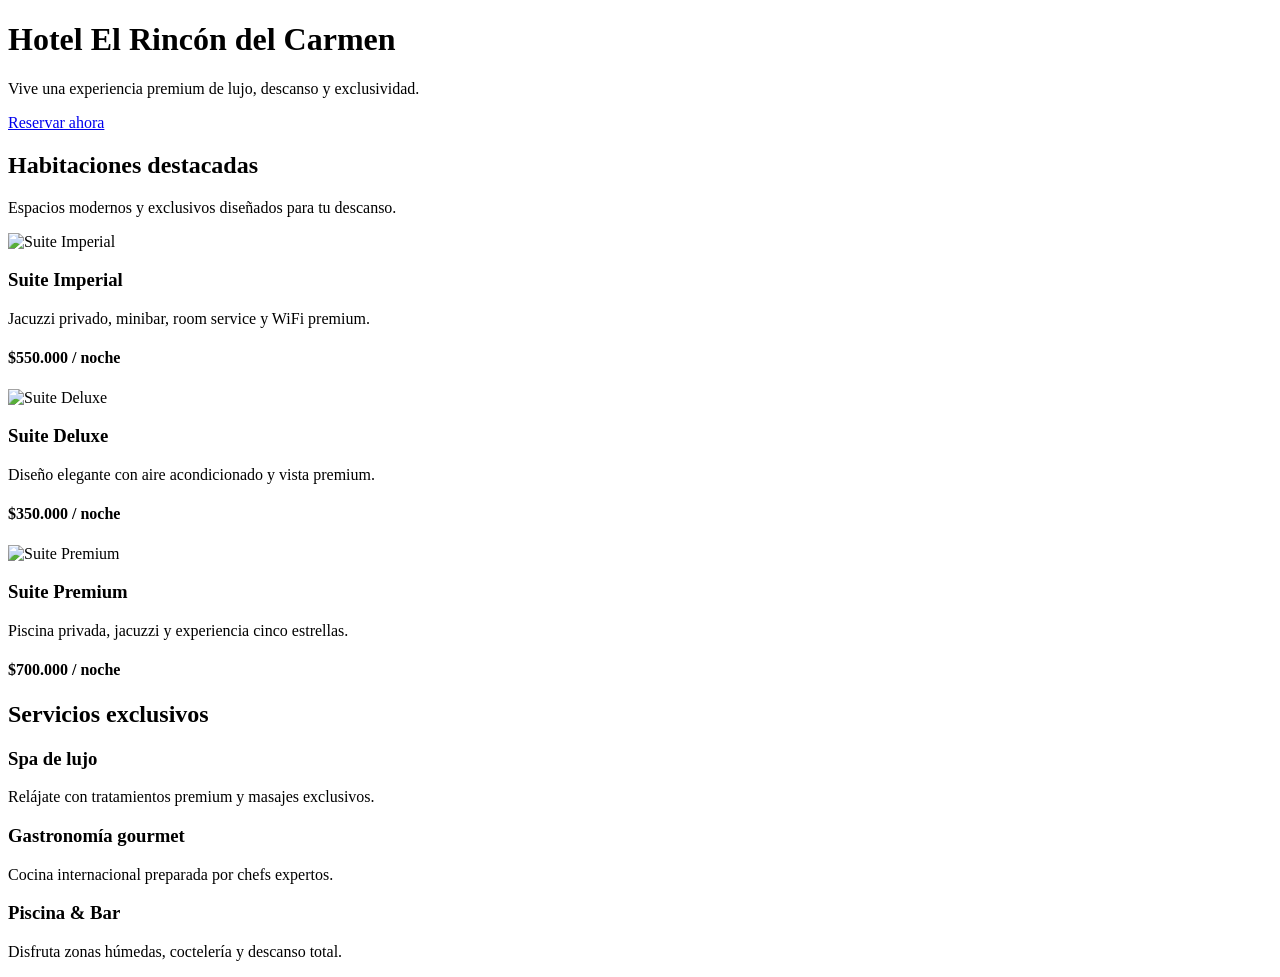
==== index.html @ 53b2f537 "Merge branch 'main' of https://github.com/jessibleal34/proyectoHotelDelCarmen" ====
<!DOCTYPE html>

<html lang="es">

<head>

  <meta charset="UTF-8">

  <meta
    name="viewport"
    content="width=device-width, initial-scale=1.0"
  >

  <title>
    Hotel El Rincón del Carmen
  </title>

  <link
    rel="stylesheet"
    href="assets/css/global.css"
  >

</head>

<body>

  <!-- NAVBAR -->
  <app-navbar></app-navbar>

  <!-- HERO -->
  <header class="hero">

    <div class="overlay">

      <h1>
        Hotel El Rincón del Carmen
      </h1>

      <p>
        Vive una experiencia premium
        de lujo, descanso y exclusividad.
      </p>

      <a
        href="reservas.html"
        class="btn"
      >
        Reservar ahora
      </a>

    </div>

  </header>

  <!-- HABITACIONES -->
  <section class="section">

    <div class="section-title">

      <h2>
        Habitaciones destacadas
      </h2>

      <p>
        Espacios modernos y exclusivos
        diseñados para tu descanso.
      </p>

    </div>

    <div class="grid">

      <!-- ROOM 1 -->
      <div class="card">

        <div class="room-image">

          <img
  src="https://images.unsplash.com/photo-1566665797739-1674de7a421a?q=80&w=1974&auto=format&fit=crop"
  alt="Suite Imperial"
> 

        </div>

        <div class="card-content">

          <h3>
            Suite Imperial
          </h3>

          <p>
            Jacuzzi privado, minibar,
            room service y WiFi premium.
          </p>

          <h4>
            $550.000 / noche
          </h4>

        </div>

      </div>

      <!-- ROOM 2 -->
      <div class="card">

        <div class="room-image">

          <img
            src="https://images.unsplash.com/photo-1582719478250-c89cae4dc85b?q=80&w=2070&auto=format&fit=crop"
            alt="Suite Deluxe"
            >

        </div>

        <div class="card-content">

          <h3>
            Suite Deluxe
          </h3>

          <p>
            Diseño elegante con aire
            acondicionado y vista premium.
          </p>

          <h4>
            $350.000 / noche
          </h4>

        </div>

      </div>

      <!-- ROOM 3 -->
      <div class="card">

        <div class="room-image">

          <img
        src="https://images.unsplash.com/photo-1590490360182-c33d57733427?q=80&w=1974&auto=format&fit=crop"
        alt="Suite Premium"
        >

        </div>

        <div class="card-content">

          <h3>
            Suite Premium
          </h3>

          <p>
            Piscina privada, jacuzzi
            y experiencia cinco estrellas.
          </p>

          <h4>
            $700.000 / noche
          </h4>

        </div>

      </div>

    </div>

  </section>

  <!-- SERVICIOS -->
  <section class="section services">

    <div class="section-title">

      <h2>
        Servicios exclusivos
      </h2>

    </div>

    <div class="grid">

      <div class="card service-card">

        <div class="card-content">

          <h3>
            Spa de lujo
          </h3>

          <p>
            Relájate con tratamientos
            premium y masajes exclusivos.
          </p>

        </div>

      </div>

      <div class="card service-card">

        <div class="card-content">

          <h3>
            Gastronomía gourmet
          </h3>

          <p>
            Cocina internacional
            preparada por chefs expertos.
          </p>

        </div>

      </div>

      <div class="card service-card">

        <div class="card-content">

          <h3>
            Piscina & Bar
          </h3>

          <p>
            Disfruta zonas húmedas,
            coctelería y descanso total.
          </p>

        </div>

      </div>

    </div>

  </section>

  <!-- FOOTER -->
  <app-footer></app-footer>

  <!-- COMPONENTS -->
  <script
    type="module"
    src="assets/components/navbar.js"
  ></script>

  <script
    type="module"
    src="assets/components/footer.js"
  ></script>

</body>
</html>
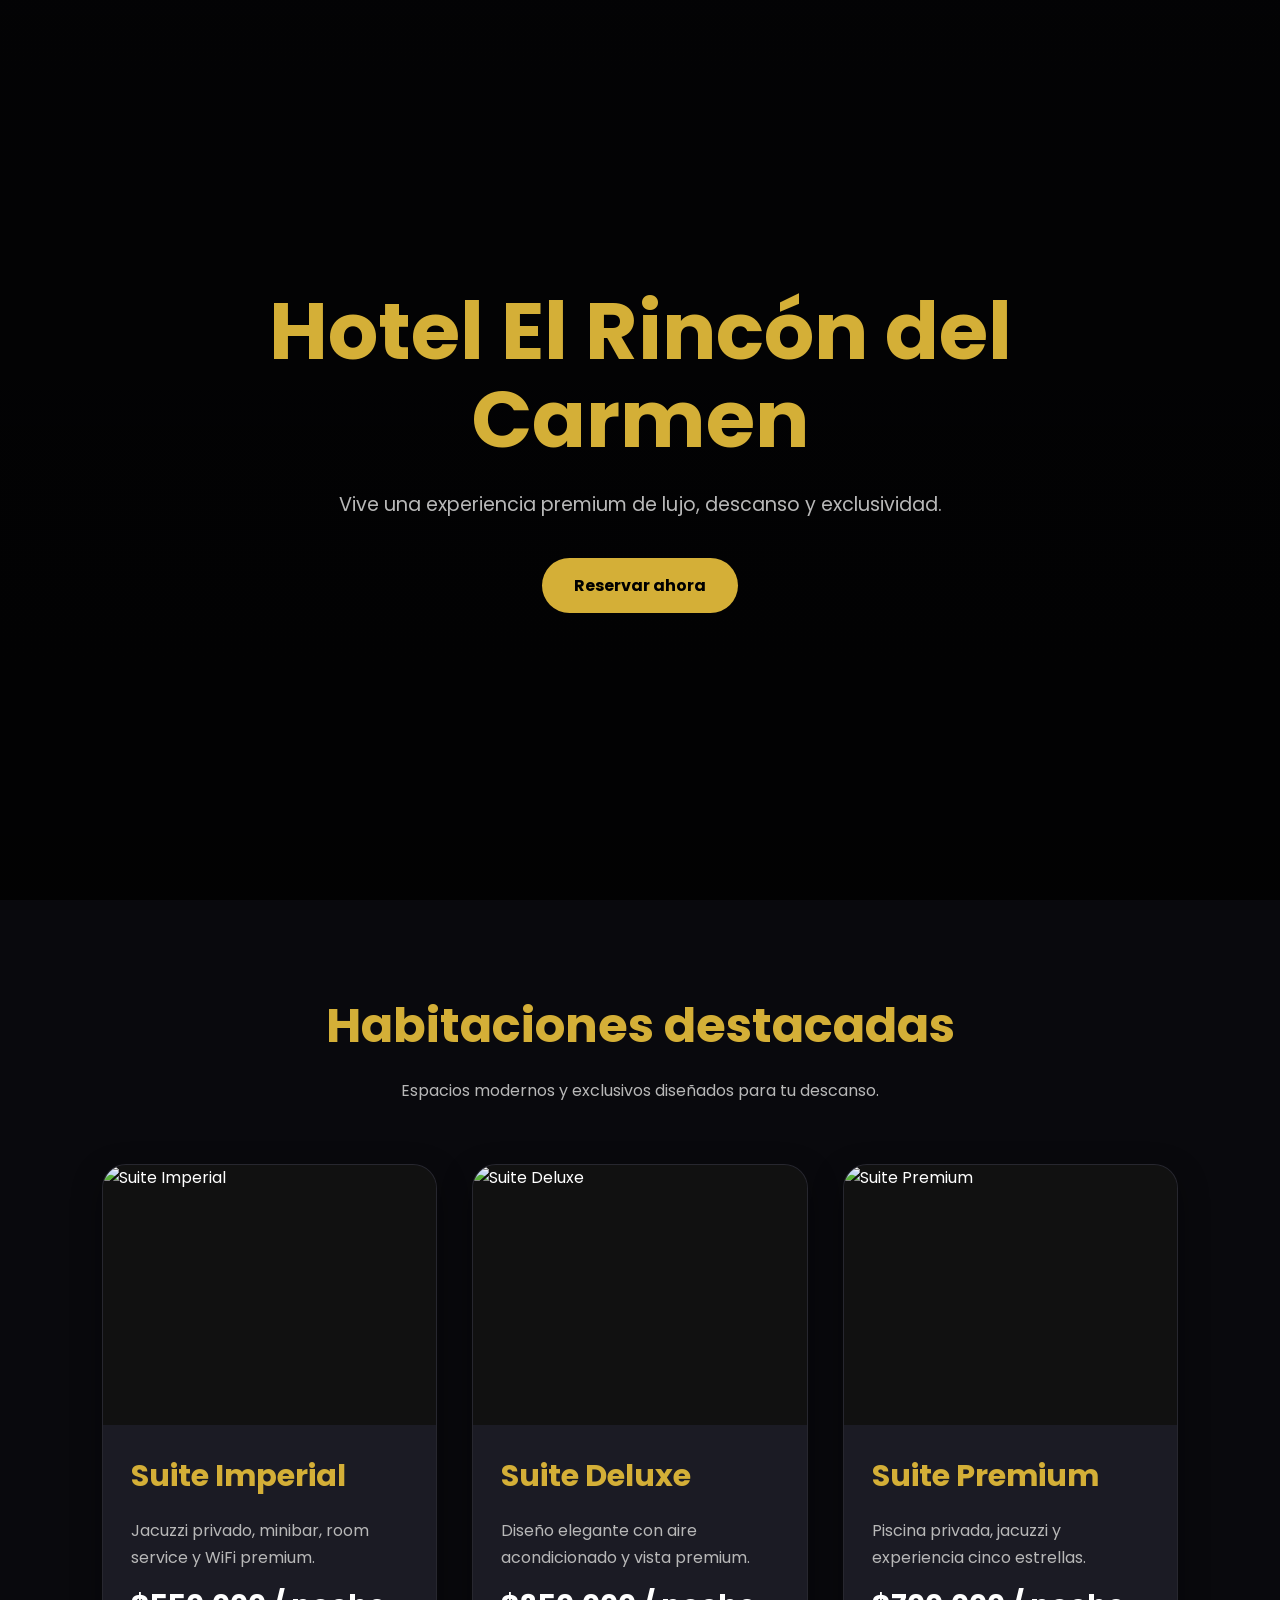
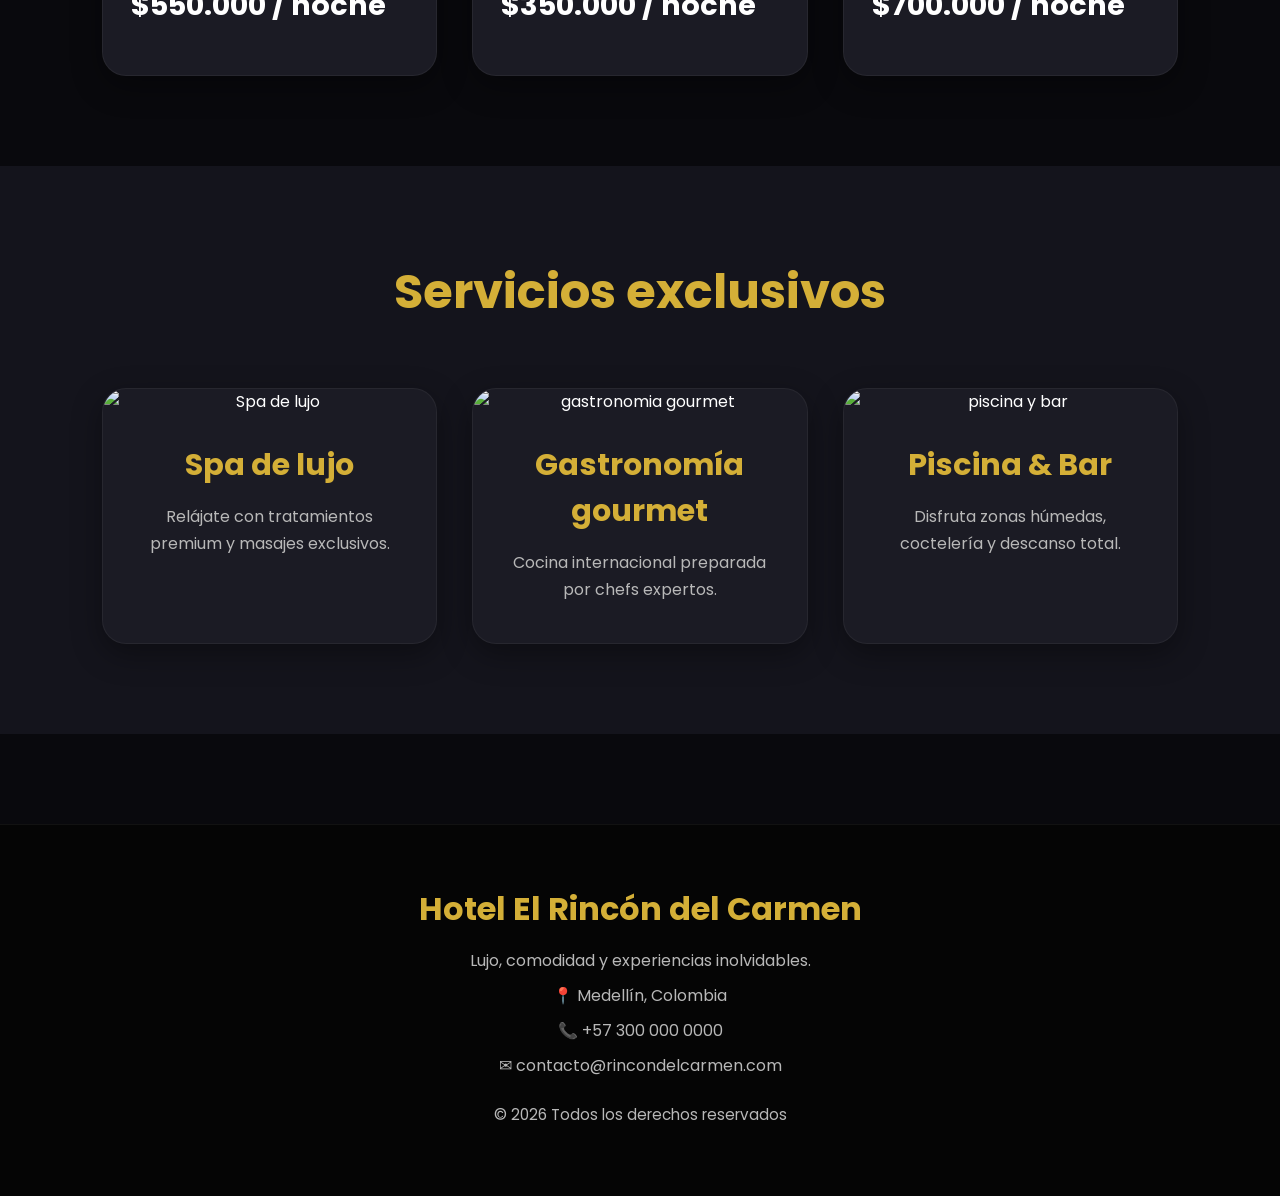
==== commit 8bf24f20: "Treminacion del index" ====
--- a/index.html
+++ b/index.html
@@ -179,10 +179,17 @@
     </div>
 
     <div class="grid">
+        
+
 
       <div class="card service-card">
-
-        <div class="card-content">
+         <img
+        src="https://images.unsplash.com/photo-1600334089648-b0d9d3028eb2?q=80&w=1170&auto=format&fit=crop&ixlib=rb-4.1.0&ixid=M3wxMjA3fDB8MHxwaG90by1wYWdlfHx8fGVufDB8fHx8fA%3D%3D"
+        alt="Spa de lujo"
+        >
+        
+        <div class="card-content">
+            
 
           <h3>
             Spa de lujo
@@ -198,6 +205,10 @@
       </div>
 
       <div class="card service-card">
+        <img
+        src="https://images.unsplash.com/photo-1571989569145-abd6fa9d6117?q=80&w=1190&auto=format&fit=crop&ixlib=rb-4.1.0&ixid=M3wxMjA3fDB8MHxwaG90by1wYWdlfHx8fGVufDB8fHx8fA%3D%3D"
+        alt="gastronomia gourmet"
+        >
 
         <div class="card-content">
 
@@ -215,6 +226,11 @@
       </div>
 
       <div class="card service-card">
+        <img
+        src="https://images.unsplash.com/photo-1668585418249-f87c0f926583?q=80&w=1170&auto=format&fit=crop&ixlib=rb-4.1.0&ixid=M3wxMjA3fDB8MHxwaG90by1wYWdlfHx8fGVufDB8fHx8fA%3D%3D"
+        alt="piscina y bar"
+        >
+
 
         <div class="card-content">
 
--- a/assets/css/global.css
+++ b/assets/css/global.css
@@ -0,0 +1,1135 @@
+@import url('https://fonts.googleapis.com/css2?family=Poppins:wght@300;400;500;600;700;800&display=swap');
+
+*{
+  margin:0;
+  padding:0;
+  box-sizing:border-box;
+}
+
+:root{
+
+  --gold:#d4af37;
+  --gold-light:#f4d675;
+
+  --dark:#09090d;
+  --dark-light:#14141c;
+  --dark-card:#1b1b24;
+
+  --white:#ffffff;
+  --gray:#b8b8b8;
+
+  --shadow:
+  0 10px 30px rgba(0,0,0,.35);
+
+  --transition:.3s ease;
+}
+
+html{
+  scroll-behavior:smooth;
+}
+
+body{
+
+  font-family:'Poppins',sans-serif;
+
+  background:var(--dark);
+
+  color:var(--white);
+
+  overflow-x:hidden;
+}
+
+/* =========================
+   SCROLLBAR
+========================= */
+
+::-webkit-scrollbar{
+  width:10px;
+}
+
+::-webkit-scrollbar-track{
+  background:#111;
+}
+
+::-webkit-scrollbar-thumb{
+  background:var(--gold);
+  border-radius:20px;
+}
+
+/* =========================
+   GLOBAL
+========================= */
+
+img{
+  width:100%;
+  display:block;
+}
+
+a{
+  text-decoration:none;
+}
+
+button{
+  border:none;
+  outline:none;
+  cursor:pointer;
+}
+
+.section{
+  padding:90px 8%;
+}
+
+.section-title{
+
+  text-align:center;
+
+  margin-bottom:60px;
+}
+
+.section-title h2{
+
+  font-size:3rem;
+
+  color:var(--gold);
+
+  margin-bottom:15px;
+}
+
+.section-title p{
+
+  color:var(--gray);
+
+  max-width:700px;
+
+  margin:auto;
+
+  line-height:1.7;
+}
+
+/* =========================
+   NAVBAR
+========================= */
+
+.navbar{
+
+  position:sticky;
+
+  top:0;
+
+  z-index:1000;
+
+  display:flex;
+
+  justify-content:space-between;
+
+  align-items:center;
+
+  padding:20px 8%;
+
+  background:
+  rgba(0,0,0,.75);
+
+  backdrop-filter:blur(14px);
+
+  border-bottom:
+  1px solid rgba(255,255,255,.06);
+}
+
+.logo{
+
+  color:var(--gold);
+
+  font-size:1.8rem;
+
+  font-weight:700;
+}
+
+.nav-links{
+
+  display:flex;
+
+  align-items:center;
+
+  gap:25px;
+}
+
+.nav-links a{
+
+  color:var(--white);
+
+  font-weight:500;
+
+  transition:var(--transition);
+}
+
+.nav-links a:hover{
+
+  color:var(--gold);
+}
+
+/* =========================
+   HERO
+========================= */
+
+.hero{
+
+  min-height:100vh;
+
+  display:flex;
+
+  justify-content:center;
+
+  align-items:center;
+
+  text-align:center;
+
+  padding:20px;
+
+  background:
+  linear-gradient(
+    rgba(0,0,0,.65),
+    rgba(0,0,0,.82)
+  ),
+
+  url('https://images.unsplash.com/photo-1566073771259-6a8506099945?q=80&w=2070&auto=format&fit=crop')
+  center/cover no-repeat;
+}
+
+.overlay{
+
+  max-width:850px;
+
+  margin:auto;
+
+  display:flex;
+
+  flex-direction:column;
+
+  justify-content:center;
+
+  align-items:center;
+}
+
+.overlay h1{
+
+  font-size:5rem;
+
+  color:var(--gold);
+
+  margin-bottom:25px;
+
+  line-height:1.1;
+}
+
+.overlay p{
+
+  color:var(--gray);
+
+  font-size:1.2rem;
+
+  margin-bottom:35px;
+
+  line-height:1.8;
+}
+
+/* =========================
+   BUTTONS
+========================= */
+
+.btn,
+button{
+
+  background:var(--gold);
+
+  color:black;
+
+  padding:15px 32px;
+
+  border-radius:40px;
+
+  font-weight:700;
+
+  transition:var(--transition);
+}
+
+.btn{
+
+  display:inline-block;
+}
+
+.btn:hover,
+button:hover{
+
+  transform:translateY(-4px);
+
+  box-shadow:
+  0 12px 25px rgba(212,175,55,.35);
+}
+
+/* =========================
+   GRID
+========================= */
+
+.grid{
+
+  display:grid;
+
+  grid-template-columns:
+  repeat(auto-fit,minmax(320px,1fr));
+
+  gap:35px;
+}
+
+/* =========================
+   CARDS
+========================= */
+
+.card,
+.room-card,
+.admin-card{
+
+  background:var(--dark-card);
+
+  border-radius:24px;
+
+  overflow:hidden;
+
+  border:
+  1px solid rgba(255,255,255,.05);
+
+  box-shadow:var(--shadow);
+
+  transition:var(--transition);
+
+  display:flex;
+
+  flex-direction:column;
+}
+
+.card:hover,
+.room-card:hover,
+.admin-card:hover{
+
+  transform:translateY(-8px);
+
+  border-color:var(--gold);
+}
+
+/* =========================
+   ROOM IMAGE
+========================= */
+
+.room-image{
+
+  width:100%;
+
+  height:260px;
+
+  overflow:hidden;
+
+  background:#111;
+}
+
+.room-image img{
+
+  width:100%;
+
+  height:100%;
+
+  object-fit:cover;
+
+  transition:.5s;
+}
+
+.card:hover .room-image img{
+
+  transform:scale(1.08);
+}
+
+/* =========================
+   CARD CONTENT
+========================= */
+
+.card-content{
+
+  padding:28px;
+
+  display:flex;
+
+  flex-direction:column;
+
+  flex:1;
+}
+
+.card-content h3{
+
+  color:var(--gold);
+
+  font-size:1.9rem;
+
+  margin-bottom:18px;
+}
+
+.card-content p{
+
+  color:var(--gray);
+
+  line-height:1.7;
+
+  margin-bottom:12px;
+}
+
+.card-content h4{
+
+  margin-top:auto;
+
+  margin-bottom:20px;
+
+  font-size:1.8rem;
+
+  color:white;
+}
+
+.card-content button{
+
+  width:100%;
+}
+
+/* =========================
+   SERVICES
+========================= */
+
+.services{
+
+  background:var(--dark-light);
+}
+
+.service-card{
+
+  text-align:center;
+}
+
+.service-card .card-content{
+
+  align-items:center;
+}
+
+.service-card h3{
+
+  margin-bottom:15px;
+}
+
+/* =========================
+   FORMS
+========================= */
+
+form{
+
+  display:grid;
+
+  grid-template-columns:
+  repeat(auto-fit,minmax(220px,1fr));
+
+  gap:20px;
+
+  margin-top:35px;
+}
+
+input,
+select{
+
+  width:100%;
+
+  padding:16px;
+
+  border-radius:14px;
+
+  border:
+  1px solid rgba(255,255,255,.08);
+
+  background:#20202b;
+
+  color:white;
+
+  font-size:1rem;
+}
+
+input:focus,
+select:focus{
+
+  outline:none;
+
+  border-color:var(--gold);
+}
+
+/* =========================
+   RESERVAS
+========================= */
+
+#availableRooms{
+
+  display:grid;
+
+  grid-template-columns:
+  repeat(auto-fit,minmax(340px,1fr));
+
+  gap:35px;
+
+  margin-top:50px;
+}
+
+/* =========================
+   AUTH
+========================= */
+
+.auth{
+
+  min-height:100vh;
+
+  display:flex;
+
+  justify-content:center;
+
+  align-items:center;
+
+  padding:20px;
+
+  background:
+  linear-gradient(
+    rgba(0,0,0,.75),
+    rgba(0,0,0,.85)
+  ),
+
+  url('https://images.unsplash.com/photo-1582719508461-905c673771fd?q=80&w=1974&auto=format&fit=crop')
+  center/cover no-repeat;
+}
+
+.auth-container{
+
+  width:100%;
+
+  max-width:500px;
+
+  background:
+  rgba(20,20,28,.95);
+
+  padding:45px;
+
+  border-radius:25px;
+
+  backdrop-filter:blur(15px);
+
+  border:
+  1px solid rgba(255,255,255,.06);
+
+  box-shadow:
+  0 15px 40px rgba(0,0,0,.45);
+}
+
+.auth-container h1{
+
+  text-align:center;
+
+  color:var(--gold);
+
+  margin-bottom:30px;
+
+  font-size:2.4rem;
+}
+
+.auth form{
+
+  display:flex;
+
+  flex-direction:column;
+
+  gap:18px;
+}
+
+.auth button{
+
+  width:100%;
+}
+
+.auth-link{
+
+  text-align:center;
+
+  margin-top:20px;
+}
+
+.auth-link a{
+
+  color:var(--gold);
+
+  font-weight:600;
+}
+
+/* =========================
+   CONTACT
+========================= */
+
+.contact-box{
+
+  background:var(--dark-card);
+
+  padding:40px;
+
+  border-radius:24px;
+
+  box-shadow:var(--shadow);
+
+  margin-top:40px;
+}
+
+.contact-box p{
+
+  color:var(--gray);
+
+  margin-bottom:18px;
+
+  line-height:1.7;
+}
+
+/* =========================
+   ADMIN PREMIUM
+========================= */
+
+.admin-dashboard{
+
+  padding:120px 8% 80px;
+
+  min-height:100vh;
+}
+
+.admin-header{
+
+  text-align:center;
+
+  margin-bottom:50px;
+}
+
+.admin-header h1{
+
+  font-size:4rem;
+
+  color:var(--gold);
+
+  margin-bottom:15px;
+}
+
+.admin-header p{
+
+  color:var(--gray);
+
+  font-size:1.1rem;
+}
+
+.admin-card{
+
+  padding:30px;
+}
+
+.admin-card h2{
+
+  color:var(--gold);
+
+  margin-bottom:25px;
+
+  font-size:1.8rem;
+}
+
+.admin-room-list,
+.reservation-list{
+
+  display:grid;
+
+  grid-template-columns:
+  repeat(auto-fit,minmax(300px,1fr));
+
+  gap:25px;
+
+  margin-top:25px;
+}
+
+.admin-room-card,
+.reservation-card{
+
+  background:var(--dark-light);
+
+  border-radius:22px;
+
+  overflow:hidden;
+
+  border:
+  1px solid rgba(255,255,255,.05);
+
+  transition:var(--transition);
+
+  box-shadow:var(--shadow);
+}
+
+.admin-room-card:hover,
+.reservation-card:hover{
+
+  transform:translateY(-6px);
+
+  border-color:var(--gold);
+}
+
+.admin-room-card img{
+
+  width:100%;
+
+  height:220px;
+
+  object-fit:cover;
+}
+
+.admin-room-info{
+
+  padding:22px;
+}
+
+.admin-room-info h3{
+
+  color:var(--gold);
+
+  margin-bottom:12px;
+
+  font-size:1.6rem;
+}
+
+.admin-room-info p,
+.reservation-card p{
+
+  color:var(--gray);
+
+  margin-bottom:10px;
+
+  line-height:1.6;
+}
+
+.admin-buttons{
+
+  display:flex;
+
+  gap:15px;
+
+  margin-top:20px;
+}
+
+.delete-btn{
+
+  background:#ff4d6d;
+
+  color:white;
+}
+
+.empty{
+
+  color:var(--gray);
+
+  text-align:center;
+
+  margin-top:15px;
+}
+
+/* =========================
+   FOOTER
+========================= */
+
+.footer{
+
+  background:#050505;
+
+  padding:60px 8%;
+
+  margin-top:90px;
+
+  border-top:
+  1px solid rgba(255,255,255,.05);
+}
+
+.footer-content{
+
+  text-align:center;
+}
+
+.footer-content h3{
+
+  color:var(--gold);
+
+  margin-bottom:15px;
+
+  font-size:2rem;
+}
+
+.footer-content p{
+
+  color:var(--gray);
+
+  margin-bottom:10px;
+}
+
+.footer-copy{
+
+  margin-top:25px;
+
+  font-size:.95rem;
+}
+
+/* =========================
+   RESPONSIVE
+========================= */
+
+@media(max-width:992px){
+
+  .overlay h1{
+
+    font-size:3.5rem;
+  }
+}
+
+@media(max-width:768px){
+
+  .navbar{
+
+    flex-direction:column;
+
+    gap:20px;
+  }
+
+  .nav-links{
+
+    flex-wrap:wrap;
+
+    justify-content:center;
+  }
+
+  .overlay h1{
+
+    font-size:2.8rem;
+  }
+
+  .overlay p{
+
+    font-size:1rem;
+  }
+
+  .section{
+
+    padding:70px 6%;
+  }
+
+  form{
+
+    grid-template-columns:1fr;
+  }
+
+  #availableRooms{
+
+    grid-template-columns:1fr;
+  }
+
+  .admin-header h1{
+
+    font-size:2.7rem;
+  }
+
+  .admin-dashboard{
+
+    padding:100px 6% 60px;
+  }
+}
+
+@media(max-width:480px){
+
+  .overlay h1{
+
+    font-size:2.2rem;
+  }
+
+  .section-title h2{
+
+    font-size:2.1rem;
+  }
+
+  .card-content{
+
+    padding:22px;
+  }
+
+  .room-image{
+
+    height:220px;
+  }
+}
+/* =========================
+   FIX ADMIN LAYOUT
+========================= */
+
+.admin-dashboard{
+
+  width:100%;
+
+  display:flex;
+
+  flex-direction:column;
+
+  gap:40px;
+}
+
+.admin-card{
+
+  width:100%;
+}
+
+.admin-card form{
+
+  display:grid;
+
+  grid-template-columns:
+  repeat(auto-fit,minmax(250px,1fr));
+
+  gap:20px;
+}
+
+.admin-card button{
+
+  height:55px;
+}
+
+.admin-room-list,
+.reservation-list{
+
+  width:100%;
+
+  display:grid;
+
+  grid-template-columns:
+  repeat(auto-fit,minmax(320px,1fr));
+
+  gap:30px;
+}
+
+.admin-room-card{
+
+  display:flex;
+
+  flex-direction:column;
+
+  overflow:hidden;
+}
+
+.admin-room-card img{
+
+  width:100%;
+
+  height:240px;
+
+  object-fit:cover;
+
+  background:#111;
+}
+
+.admin-room-info{
+
+  display:flex;
+
+  flex-direction:column;
+
+  gap:10px;
+}
+
+.admin-room-info h3{
+
+  font-size:1.7rem;
+}
+
+.admin-room-info p{
+
+  margin:0;
+}
+
+.admin-buttons{
+
+  margin-top:20px;
+}
+
+.delete-btn{
+
+  width:100%;
+}
+
+@media(max-width:768px){
+
+  .admin-card form{
+
+    grid-template-columns:1fr;
+  }
+
+  .admin-room-list,
+  .reservation-list{
+
+    grid-template-columns:1fr;
+  }
+}
+/* =========================
+   CONTACT PREMIUM
+========================= */
+
+.contact-hero{
+
+  min-height:60vh;
+
+  display:flex;
+
+  justify-content:center;
+
+  align-items:center;
+
+  text-align:center;
+
+  padding:20px;
+
+  background:
+  linear-gradient(
+    rgba(0,0,0,.65),
+    rgba(0,0,0,.75)
+  ),
+
+  url('https://images.unsplash.com/photo-1566073771259-6a8506099945?q=80&w=2070&auto=format&fit=crop')
+  center/cover no-repeat;
+}
+
+.contact-overlay h1{
+
+  font-size:4.5rem;
+
+  color:var(--gold);
+
+  margin-bottom:20px;
+}
+
+.contact-overlay p{
+
+  color:var(--gray);
+
+  font-size:1.2rem;
+}
+
+.contact-grid{
+
+  display:grid;
+
+  grid-template-columns:
+  repeat(auto-fit,minmax(350px,1fr));
+
+  gap:35px;
+
+  margin-top:50px;
+}
+
+.contact-box{
+
+  background:var(--dark-card);
+
+  padding:40px;
+
+  border-radius:24px;
+
+  border:
+  1px solid rgba(255,255,255,.05);
+
+  box-shadow:var(--shadow);
+}
+
+.contact-box h3{
+
+  color:var(--gold);
+
+  margin-bottom:15px;
+
+  margin-top:20px;
+}
+
+.contact-box p{
+
+  color:var(--gray);
+
+  line-height:1.8;
+}
+
+.contact-form{
+
+  display:flex;
+
+  flex-direction:column;
+
+  gap:18px;
+
+  margin-top:25px;
+}
+
+.contact-form textarea{
+
+  min-height:150px;
+
+  resize:none;
+
+  padding:16px;
+
+  border-radius:14px;
+
+  border:
+  1px solid rgba(255,255,255,.08);
+
+  background:#20202b;
+
+  color:white;
+
+  font-size:1rem;
+}
+
+.contact-form textarea:focus{
+
+  outline:none;
+
+  border-color:var(--gold);
+}
+
+.map-container{
+
+  width:100%;
+
+  height:450px;
+
+  border-radius:25px;
+
+  overflow:hidden;
+
+  box-shadow:var(--shadow);
+}
+
+.map-container iframe{
+
+  width:100%;
+
+  height:100%;
+
+  border:none;
+}
+
+@media(max-width:768px){
+
+  .contact-overlay h1{
+
+    font-size:2.8rem;
+  }
+
+  .contact-grid{
+
+    grid-template-columns:1fr;
+  }
+}
